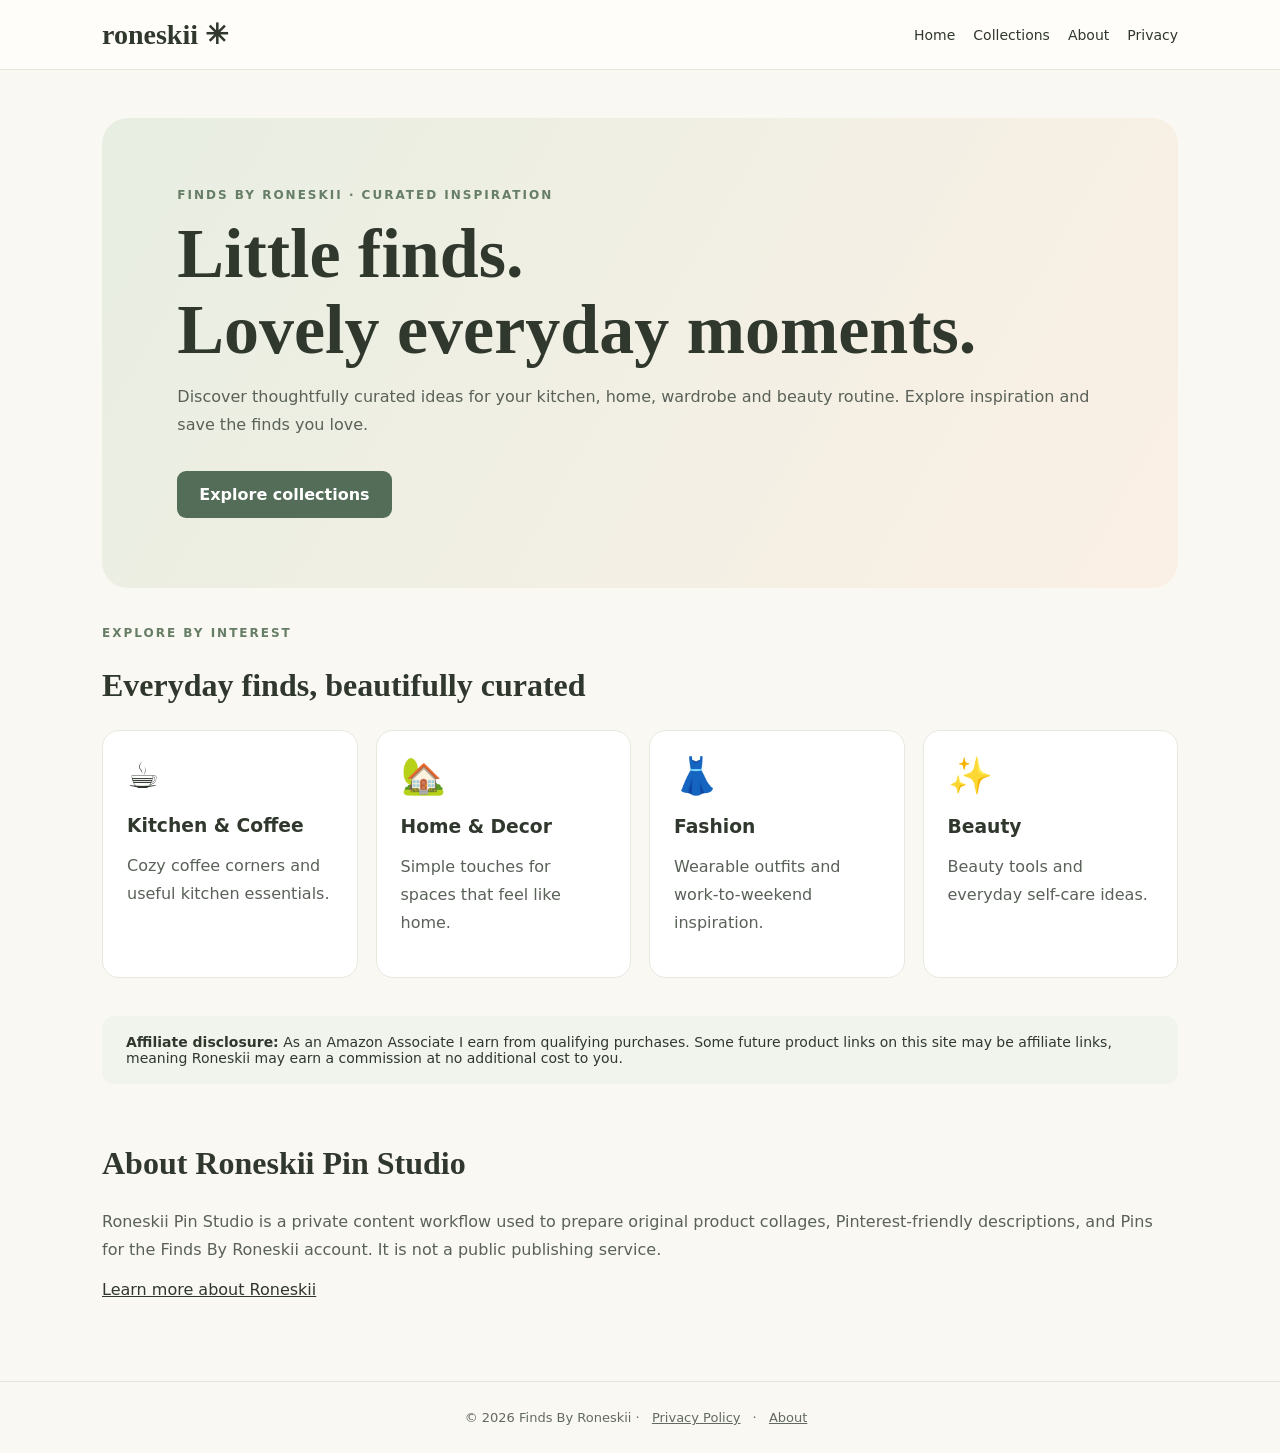
==== index.html @ 3473f531 "Add files via upload" ====
<!doctype html><html lang="en"><head><meta charset="utf-8"><meta name="viewport" content="width=device-width,initial-scale=1"><meta name="description" content="Finds By Roneskii curates inspiring kitchen, home, fashion, and beauty product ideas."><title>Finds By Roneskii | Everyday Finds</title><link rel="stylesheet" href="style.css"></head><body><header><nav class="nav"><a class="logo" href="index.html">roneskii ✳</a><div class="links"><a href="index.html">Home</a><a href="#collections">Collections</a><a href="about.html">About</a><a href="privacy.html">Privacy</a></div></nav></header><main class="wrap"><section class="hero"><div class="eyebrow">Finds By Roneskii · Curated inspiration</div><h1>Little finds.<br>Lovely everyday moments.</h1><p>Discover thoughtfully curated ideas for your kitchen, home, wardrobe and beauty routine. Explore inspiration and save the finds you love.</p><a class="button" href="#collections">Explore collections</a></section><section id="collections" style="padding:38px 0"><div class="eyebrow">Explore by interest</div><h2>Everyday finds, beautifully curated</h2><div class="grid"><article class="tile"><div class="emoji">☕</div><h3>Kitchen & Coffee</h3><p>Cozy coffee corners and useful kitchen essentials.</p></article><article class="tile"><div class="emoji">🏡</div><h3>Home & Decor</h3><p>Simple touches for spaces that feel like home.</p></article><article class="tile"><div class="emoji">👗</div><h3>Fashion</h3><p>Wearable outfits and work-to-weekend inspiration.</p></article><article class="tile"><div class="emoji">✨</div><h3>Beauty</h3><p>Beauty tools and everyday self-care ideas.</p></article></div></section><section class="notice"><strong>Affiliate disclosure:</strong> As an Amazon Associate I earn from qualifying purchases. Some future product links on this site may be affiliate links, meaning Roneskii may earn a commission at no additional cost to you.</section><section style="padding:34px 0"><h2>About Roneskii Pin Studio</h2><p>Roneskii Pin Studio is a private content workflow used to prepare original product collages, Pinterest-friendly descriptions, and Pins for the Finds By Roneskii account. It is not a public publishing service.</p><a href="about.html">Learn more about Roneskii</a></section></main><footer>© 2026 Finds By Roneskii · <a href="privacy.html">Privacy Policy</a> · <a href="about.html">About</a></footer></body></html>
---- style.css ----
:root{font-family:Inter,system-ui,Arial,sans-serif;color:#30382e;background:#faf8f3}*{box-sizing:border-box}body{margin:0}a{color:inherit}header{background:#fffdf9;border-bottom:1px solid #e6e5dc;position:sticky;top:0;z-index:2}.nav{max-width:1120px;margin:auto;padding:18px 22px;display:flex;align-items:center;justify-content:space-between;gap:16px;flex-wrap:wrap}.logo{font-family:Georgia,serif;font-size:28px;font-weight:bold;text-decoration:none}.links{display:flex;gap:18px;flex-wrap:wrap}.links a{text-decoration:none;font-size:14px}.wrap{max-width:1120px;margin:auto;padding:48px 22px}.hero{background:linear-gradient(120deg,#e8eee2,#fbf0e5);border-radius:26px;padding:70px 7%;}.eyebrow{font-size:12px;letter-spacing:2px;text-transform:uppercase;color:#667d66;font-weight:800}h1{font-family:Georgia,serif;font-size:clamp(38px,6vw,70px);line-height:1.08;margin:14px 0}h2{font-family:Georgia,serif;font-size:32px}p{line-height:1.75;color:#596158}.button{display:inline-block;background:#536d58;color:white;text-decoration:none;padding:14px 22px;border-radius:9px;font-weight:700;margin-top:16px}.grid{display:grid;grid-template-columns:repeat(4,minmax(0,1fr));gap:18px}.tile{background:white;border:1px solid #e7e8de;border-radius:17px;padding:24px;min-height:180px}.tile .emoji{font-size:36px}.tile h3{margin-bottom:5px}.notice{background:#f1f4ec;padding:18px 24px;border-radius:12px;font-size:14px}.article{max-width:800px}.article h2{font-size:25px;margin-top:35px}.article li{line-height:1.7;color:#596158}footer{border-top:1px solid #e6e5dc;padding:28px 22px;text-align:center;color:#626a60;font-size:13px}footer a{margin:0 8px}@media(max-width:760px){.grid{grid-template-columns:repeat(2,1fr)}.hero{padding:45px 25px}}@media(max-width:440px){.grid{grid-template-columns:1fr}.links{gap:12px}.nav{padding:14px}}
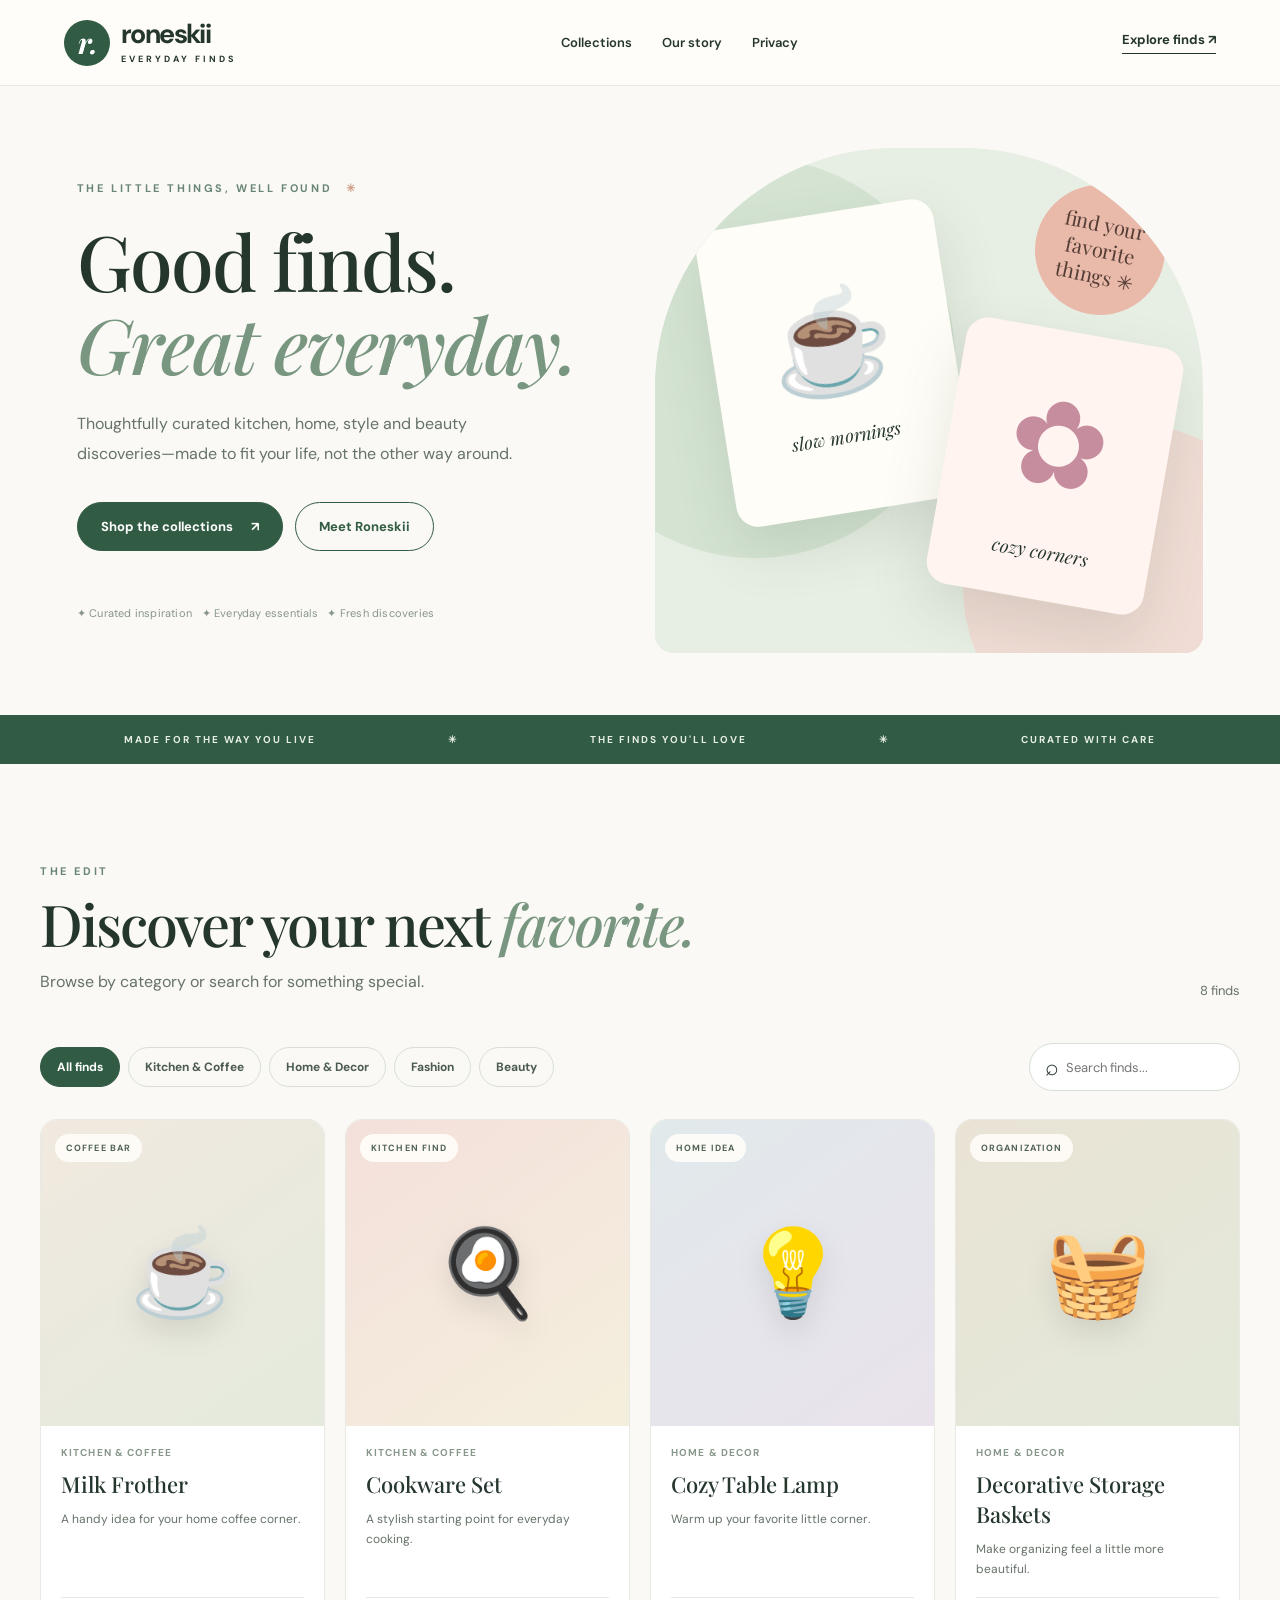
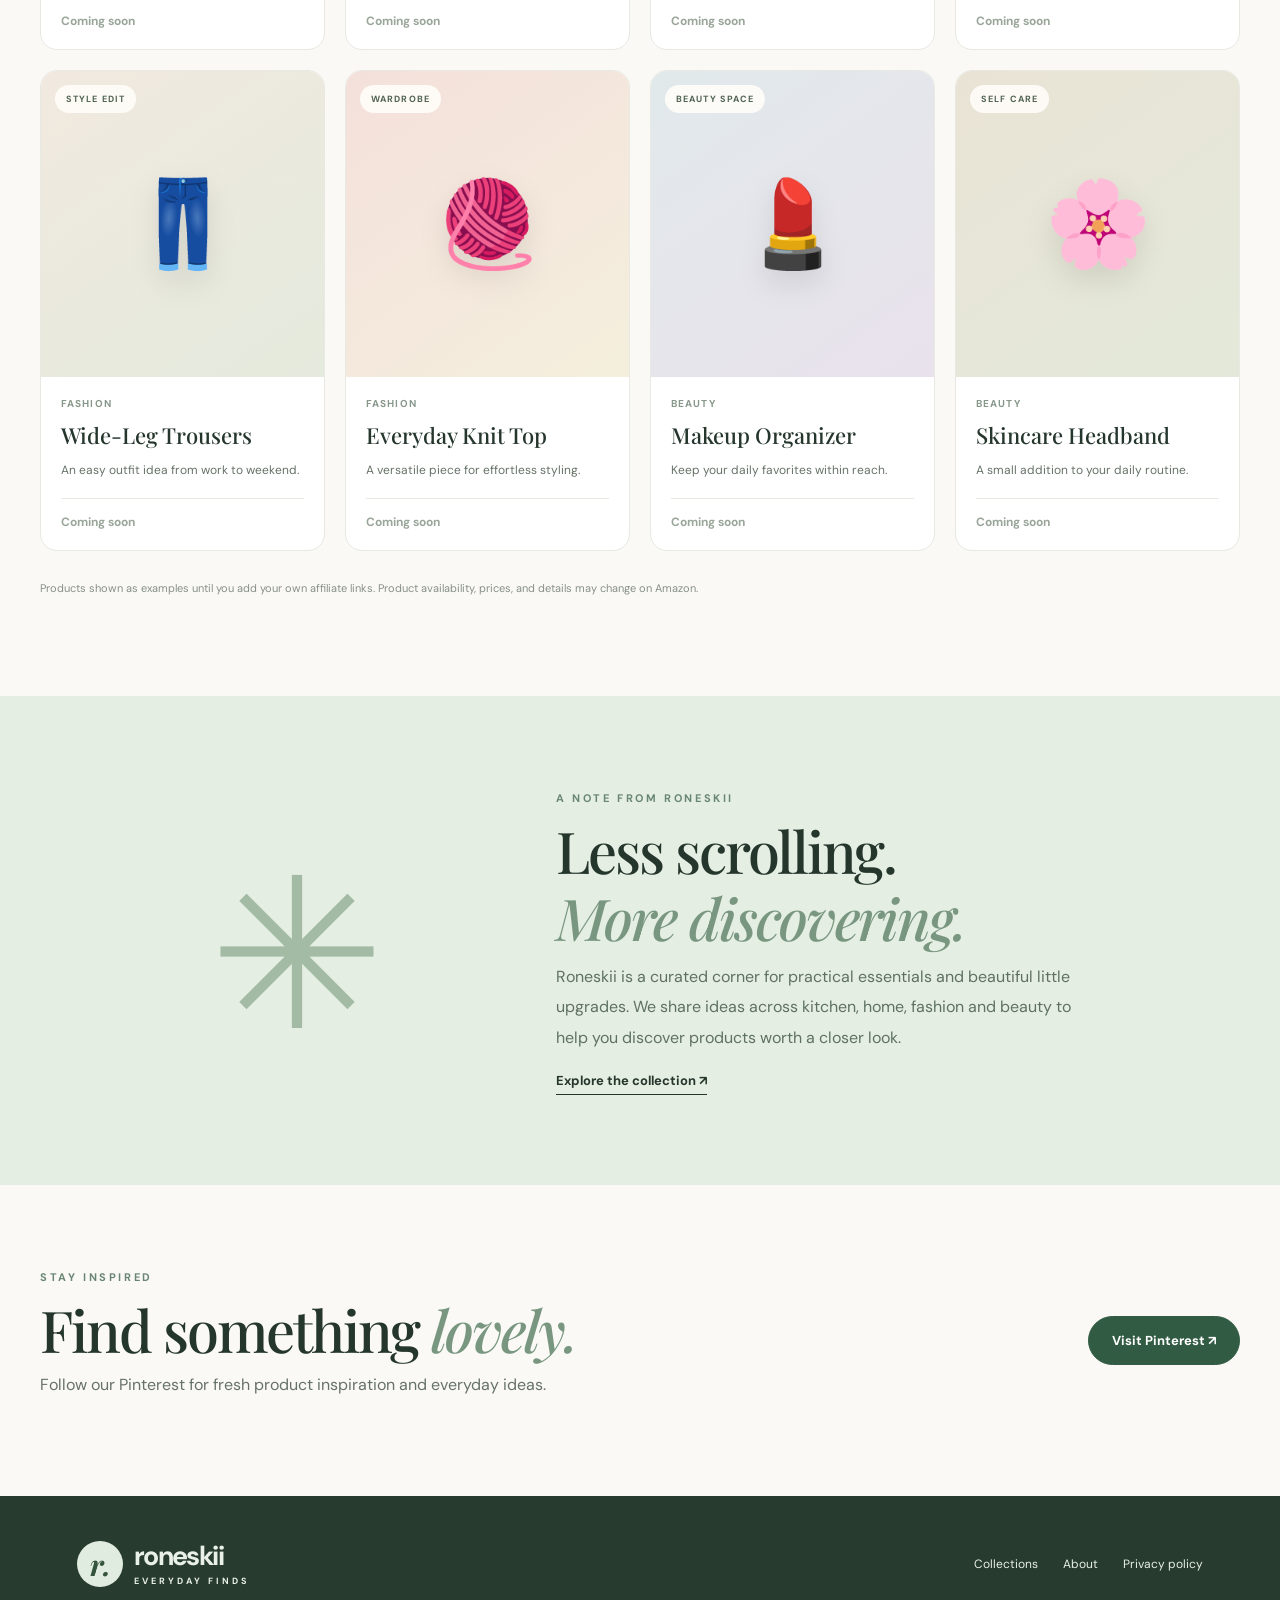
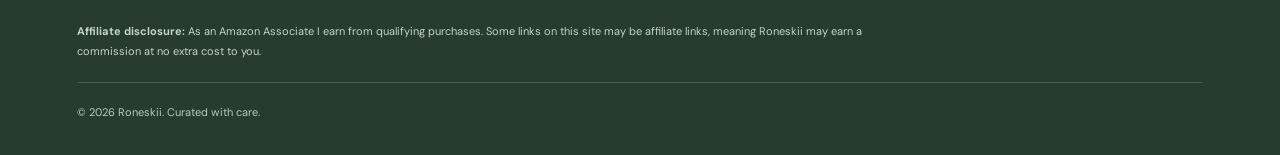
==== commit d56aac92: "Add files via upload" ====
--- a/index.html
+++ b/index.html
@@ -1 +1 @@
-<!doctype html><html lang="en"><head><meta charset="utf-8"><meta name="viewport" content="width=device-width,initial-scale=1"><meta name="description" content="Finds By Roneskii curates inspiring kitchen, home, fashion, and beauty product ideas."><title>Finds By Roneskii | Everyday Finds</title><link rel="stylesheet" href="style.css"></head><body><header><nav class="nav"><a class="logo" href="index.html">roneskii ✳</a><div class="links"><a href="index.html">Home</a><a href="#collections">Collections</a><a href="about.html">About</a><a href="privacy.html">Privacy</a></div></nav></header><main class="wrap"><section class="hero"><div class="eyebrow">Finds By Roneskii · Curated inspiration</div><h1>Little finds.<br>Lovely everyday moments.</h1><p>Discover thoughtfully curated ideas for your kitchen, home, wardrobe and beauty routine. Explore inspiration and save the finds you love.</p><a class="button" href="#collections">Explore collections</a></section><section id="collections" style="padding:38px 0"><div class="eyebrow">Explore by interest</div><h2>Everyday finds, beautifully curated</h2><div class="grid"><article class="tile"><div class="emoji">☕</div><h3>Kitchen & Coffee</h3><p>Cozy coffee corners and useful kitchen essentials.</p></article><article class="tile"><div class="emoji">🏡</div><h3>Home & Decor</h3><p>Simple touches for spaces that feel like home.</p></article><article class="tile"><div class="emoji">👗</div><h3>Fashion</h3><p>Wearable outfits and work-to-weekend inspiration.</p></article><article class="tile"><div class="emoji">✨</div><h3>Beauty</h3><p>Beauty tools and everyday self-care ideas.</p></article></div></section><section class="notice"><strong>Affiliate disclosure:</strong> As an Amazon Associate I earn from qualifying purchases. Some future product links on this site may be affiliate links, meaning Roneskii may earn a commission at no additional cost to you.</section><section style="padding:34px 0"><h2>About Roneskii Pin Studio</h2><p>Roneskii Pin Studio is a private content workflow used to prepare original product collages, Pinterest-friendly descriptions, and Pins for the Finds By Roneskii account. It is not a public publishing service.</p><a href="about.html">Learn more about Roneskii</a></section></main><footer>© 2026 Finds By Roneskii · <a href="privacy.html">Privacy Policy</a> · <a href="about.html">About</a></footer></body></html>
+<!doctype html><html lang="en"><head><meta charset="utf-8"><meta name="viewport" content="width=device-width,initial-scale=1"><meta name="description" content="Explore curated kitchen, home, fashion and beauty finds from Roneskii."><title>Roneskii | Everyday Finds, Beautifully Curated</title><link rel="stylesheet" href="style.css"></head><body><header class="header"><a class="brand" href="./" aria-label="Roneskii home"><span class="mark">r.</span><span>roneskii<small>EVERYDAY FINDS</small></span></a><nav><a href="#collections">Collections</a><a href="#about">Our story</a><a href="privacy.html">Privacy</a></nav><a class="nav-cta" href="#collections">Explore finds ↗</a></header><main><section class="hero"><div class="hero-copy"><div class="eyebrow">THE LITTLE THINGS, WELL FOUND <span>✳</span></div><h1>Good finds.<br><em>Great everyday.</em></h1><p>Thoughtfully curated kitchen, home, style and beauty discoveries—made to fit your life, not the other way around.</p><div class="hero-actions"><a class="btn primary" href="#collections">Shop the collections <span>↗</span></a><a class="btn secondary" href="#about">Meet Roneskii</a></div><div class="hero-note">✦ Curated inspiration &nbsp; ✦ Everyday essentials &nbsp; ✦ Fresh discoveries</div></div><div class="hero-art" aria-label="Decorative illustration of curated everyday finds"><div class="blob blob-one"></div><div class="blob blob-two"></div><div class="art-card art-coffee"><span>☕</span><small>slow mornings</small></div><div class="art-card art-home"><span>✿</span><small>cozy corners</small></div><div class="art-sticker">find your<br>favorite<br>things ✳</div></div></section><section class="strip"><span>MADE FOR THE WAY YOU LIVE</span><span>✳</span><span>THE FINDS YOU'LL LOVE</span><span>✳</span><span>CURATED WITH CARE</span></section><section class="collections" id="collections"><div class="section-head"><div><div class="eyebrow">THE EDIT</div><h2>Discover your next <em>favorite.</em></h2><p>Browse by category or search for something special.</p></div><span id="count" class="count" aria-live="polite"></span></div><div class="toolbar"><div class="filters" role="group" aria-label="Filter products by category"><button class="filter active" data-filter="All" aria-pressed="true">All finds</button><button class="filter" data-filter="Kitchen & Coffee" aria-pressed="false">Kitchen & Coffee</button><button class="filter" data-filter="Home & Decor" aria-pressed="false">Home & Decor</button><button class="filter" data-filter="Fashion" aria-pressed="false">Fashion</button><button class="filter" data-filter="Beauty" aria-pressed="false">Beauty</button></div><label class="search">⌕ <input id="search" type="search" placeholder="Search finds..." aria-label="Search products"></label></div><div id="products" class="products"></div><div id="empty" class="empty" hidden><h3>No finds match your search.</h3><p>Try a different keyword or category.</p><button id="reset" class="btn secondary">Clear filters</button></div><p class="product-note">Products shown as examples until you add your own affiliate links. Product availability, prices, and details may change on Amazon.</p></section><section class="about" id="about"><div class="about-icon">✳</div><div><div class="eyebrow">A NOTE FROM RONESKII</div><h2>Less scrolling.<br><em>More discovering.</em></h2><p>Roneskii is a curated corner for practical essentials and beautiful little upgrades. We share ideas across kitchen, home, fashion and beauty to help you discover products worth a closer look.</p><a href="#collections">Explore the collection ↗</a></div></section><section class="newsletter"><div><div class="eyebrow">STAY INSPIRED</div><h2>Find something <em>lovely.</em></h2><p>Follow our Pinterest for fresh product inspiration and everyday ideas.</p></div><a class="btn primary" href="https://www.pinterest.com/" target="_blank" rel="noopener noreferrer">Visit Pinterest ↗</a></section></main><footer><div class="footer-top"><a class="brand" href="./"><span class="mark">r.</span><span>roneskii<small>EVERYDAY FINDS</small></span></a><div class="footer-links"><a href="#collections">Collections</a><a href="#about">About</a><a href="privacy.html">Privacy policy</a></div></div><p class="disclosure"><strong>Affiliate disclosure:</strong> As an Amazon Associate I earn from qualifying purchases. Some links on this site may be affiliate links, meaning Roneskii may earn a commission at no extra cost to you.</p><p class="copyright">© <span id="year"></span> Roneskii. Curated with care.</p></footer><script src="products.js"></script><script src="script.js"></script></body></html>
--- a/style.css
+++ b/style.css
@@ -1 +1 @@
-:root{font-family:Inter,system-ui,Arial,sans-serif;color:#30382e;background:#faf8f3}*{box-sizing:border-box}body{margin:0}a{color:inherit}header{background:#fffdf9;border-bottom:1px solid #e6e5dc;position:sticky;top:0;z-index:2}.nav{max-width:1120px;margin:auto;padding:18px 22px;display:flex;align-items:center;justify-content:space-between;gap:16px;flex-wrap:wrap}.logo{font-family:Georgia,serif;font-size:28px;font-weight:bold;text-decoration:none}.links{display:flex;gap:18px;flex-wrap:wrap}.links a{text-decoration:none;font-size:14px}.wrap{max-width:1120px;margin:auto;padding:48px 22px}.hero{background:linear-gradient(120deg,#e8eee2,#fbf0e5);border-radius:26px;padding:70px 7%;}.eyebrow{font-size:12px;letter-spacing:2px;text-transform:uppercase;color:#667d66;font-weight:800}h1{font-family:Georgia,serif;font-size:clamp(38px,6vw,70px);line-height:1.08;margin:14px 0}h2{font-family:Georgia,serif;font-size:32px}p{line-height:1.75;color:#596158}.button{display:inline-block;background:#536d58;color:white;text-decoration:none;padding:14px 22px;border-radius:9px;font-weight:700;margin-top:16px}.grid{display:grid;grid-template-columns:repeat(4,minmax(0,1fr));gap:18px}.tile{background:white;border:1px solid #e7e8de;border-radius:17px;padding:24px;min-height:180px}.tile .emoji{font-size:36px}.tile h3{margin-bottom:5px}.notice{background:#f1f4ec;padding:18px 24px;border-radius:12px;font-size:14px}.article{max-width:800px}.article h2{font-size:25px;margin-top:35px}.article li{line-height:1.7;color:#596158}footer{border-top:1px solid #e6e5dc;padding:28px 22px;text-align:center;color:#626a60;font-size:13px}footer a{margin:0 8px}@media(max-width:760px){.grid{grid-template-columns:repeat(2,1fr)}.hero{padding:45px 25px}}@media(max-width:440px){.grid{grid-template-columns:1fr}.links{gap:12px}.nav{padding:14px}}
+@import url('https://fonts.googleapis.com/css2?family=DM+Sans:wght@400;500;600;700&family=Playfair+Display:ital,wght@0,500;0,600;1,500;1,600&display=swap');:root{--ink:#25362d;--muted:#667268;--sage:#dce9d9;--cream:#faf9f5;--pink:#f5e3df;--green:#315b43;--line:#e7e9e2}*{box-sizing:border-box}html{scroll-behavior:smooth}body{margin:0;background:var(--cream);color:var(--ink);font-family:'DM Sans',sans-serif}a{color:inherit;text-decoration:none}button,input{font:inherit}button{cursor:pointer}.header{height:86px;padding:0 max(5%,calc((100vw - 1250px)/2));display:flex;align-items:center;justify-content:space-between;border-bottom:1px solid var(--line);background:#fffdf9;gap:25px}.brand{display:flex;align-items:center;gap:11px;font-size:27px;font-weight:700;letter-spacing:-1.6px;line-height:.9}.brand small{display:block;font-size:9px;letter-spacing:3px;font-weight:700;margin-top:9px}.mark{width:46px;height:46px;border-radius:50%;display:grid;place-items:center;background:var(--green);color:white;font-family:'Playfair Display',serif;font-size:29px;font-style:italic}.header nav{display:flex;gap:30px;font-size:13px;font-weight:600}.header nav a:hover,.footer-links a:hover{color:#74927d}.nav-cta{font-size:13px;font-weight:700;border-bottom:1px solid;padding-bottom:5px}.hero{min-height:610px;display:grid;grid-template-columns:1fr 1fr;max-width:1450px;margin:auto;padding:55px 6%;gap:30px;align-items:center}.hero-copy{padding:40px 0}.eyebrow{font-size:11px;letter-spacing:2.6px;font-weight:700;color:#698674}.eyebrow span{margin-left:8px;color:#ce9c87}h1,h2,h3,p{margin-top:0}h1,h2{font-family:'Playfair Display',serif;letter-spacing:-2px;font-weight:500}h1{font-size:clamp(54px,6vw,94px);line-height:1.08;margin:24px 0}h1 em,h2 em{font-weight:500;color:#799780}.hero-copy>p{max-width:470px;line-height:1.9;color:var(--muted);font-size:16px}.hero-actions{display:flex;gap:12px;flex-wrap:wrap;margin:32px 0}.btn{border-radius:50px;padding:15px 23px;font-size:13px;font-weight:700;border:1px solid var(--green);display:inline-flex;align-items:center;justify-content:center;gap:18px}.primary{background:var(--green);color:white}.primary:hover{background:#244331}.secondary{background:transparent;color:var(--green)}.secondary:hover{background:var(--sage)}.hero-note{font-size:11px;color:#88958a;letter-spacing:.2px;margin-top:55px}.hero-art{min-height:505px;border-radius:240px 240px 18px 18px;background:#e7eee3;position:relative;overflow:hidden}.blob{position:absolute;border-radius:50%}.blob-one{width:400px;height:400px;background:#d4e3d2;left:-100px;top:10px}.blob-two{width:330px;height:330px;background:#f0dcd4;right:-90px;bottom:-100px}.art-card{position:absolute;background:#fffdf7;box-shadow:0 24px 55px #49614c25;border-radius:22px;display:flex;flex-direction:column;align-items:center;justify-content:center;gap:18px;transform:rotate(-9deg)}.art-card span{font-size:100px}.art-card small{font-family:'Playfair Display',serif;font-size:18px;font-style:italic}.art-coffee{width:240px;height:300px;top:65px;left:11%}.art-home{width:220px;height:270px;right:7%;bottom:52px;transform:rotate(10deg);background:#fff4f0}.art-home span{font-size:120px;color:#c68d9e}.art-sticker{position:absolute;top:37px;right:7%;width:130px;height:130px;background:#e9b9a9;border-radius:50%;display:grid;place-content:center;text-align:center;line-height:1.3;transform:rotate(12deg);font-family:'Playfair Display',serif;font-size:20px;color:#543d35}.strip{background:var(--green);color:#e5eee5;display:flex;justify-content:space-around;gap:12px;padding:18px 5%;font-size:10px;font-weight:700;letter-spacing:2px}.collections{max-width:1250px;margin:0 auto;padding:100px 25px 90px}.section-head{display:flex;justify-content:space-between;align-items:end;gap:20px}.section-head h2,.about h2,.newsletter h2{font-size:clamp(38px,4.5vw,58px);line-height:1.15;margin:12px 0}.section-head p{color:var(--muted);line-height:1.7}.count{color:var(--muted);font-size:13px;padding-bottom:12px}.toolbar{display:flex;justify-content:space-between;align-items:center;gap:20px;margin:32px 0 28px;flex-wrap:wrap}.filters{display:flex;flex-wrap:wrap;gap:8px}.filter{border:1px solid #d9dfd7;background:transparent;border-radius:30px;padding:11px 16px;color:#4b5b4f;font-size:12px;font-weight:700}.filter.active,.filter:hover{background:var(--green);border-color:var(--green);color:white}.search{border:1px solid #d9dfd7;border-radius:30px;padding:8px 15px;font-size:23px;background:white;display:flex;align-items:center;gap:5px}.search input{border:0;outline:0;width:160px;background:transparent;font-size:13px;color:var(--ink)}.products{display:grid;grid-template-columns:repeat(4,minmax(0,1fr));gap:20px}.product{border:1px solid var(--line);border-radius:17px;background:white;overflow:hidden;display:flex;flex-direction:column;transition:transform .2s,box-shadow .2s}.product:hover{transform:translateY(-4px);box-shadow:0 16px 36px #263c2b12}.product-media{aspect-ratio:1/1.08;display:grid;place-items:center;position:relative;background:linear-gradient(145deg,#f1e9df,#e4eadd);overflow:hidden}.product:nth-child(4n+2) .product-media{background:linear-gradient(145deg,#f4e0db,#f4efdd)}.product:nth-child(4n+3) .product-media{background:linear-gradient(145deg,#e1e9eb,#e9e2ec)}.product:nth-child(4n+4) .product-media{background:linear-gradient(145deg,#e9e3d5,#e3e9da)}.product-media img{width:100%;height:100%;object-fit:cover}.product-emoji{font-size:85px;filter:drop-shadow(0 12px 14px #00000018)}.product-tag{position:absolute;left:14px;top:14px;border-radius:20px;padding:8px 11px;background:#fffdf9e8;color:#506352;font-size:9px;letter-spacing:1.1px;font-weight:700}.product-body{padding:20px;display:flex;flex:1;flex-direction:column}.product-category{font-size:10px;letter-spacing:1.1px;text-transform:uppercase;color:#87978a;font-weight:700}.product h3{font-family:'Playfair Display',serif;font-size:22px;font-weight:500;margin:10px 0}.product p{font-size:12px;color:var(--muted);line-height:1.7;flex:1;margin-bottom:18px}.product-action{border-top:1px solid var(--line);padding-top:15px;color:var(--green);font-size:12px;font-weight:700}.product-action.disabled{color:#9aa69a;cursor:default}.product-note{font-size:11px;color:#879087;margin-top:30px}.empty{text-align:center;padding:70px 10px}.empty h3{font-family:'Playfair Display',serif;font-size:26px}.empty p{color:var(--muted)}.about{background:#e5eee2;padding:95px max(8%,calc((100vw - 1150px)/2));display:grid;grid-template-columns:1fr 1.6fr;align-items:center;gap:65px}.about-icon{font-family:'Playfair Display',serif;font-size:210px;text-align:center;color:#a3bba4;line-height:1}.about p{line-height:1.9;color:#5e7161;max-width:550px}.about a{font-size:13px;font-weight:700;border-bottom:1px solid;padding-bottom:5px}.newsletter{max-width:1250px;margin:0 auto;padding:85px 25px;display:flex;align-items:center;justify-content:space-between;gap:20px}.newsletter p{color:var(--muted)}footer{background:#273c2e;color:#e9f0e8;padding:45px max(6%,calc((100vw - 1250px)/2)) 25px}.footer-top{display:flex;justify-content:space-between;align-items:center;gap:30px}.footer-top .mark{background:#e1ece0;color:#34553b}.footer-links{display:flex;gap:25px;font-size:12px}.disclosure{font-size:11px;color:#c7d4c7;line-height:1.8;max-width:830px;margin:35px 0 20px}.copyright{border-top:1px solid #4a5c4f;padding-top:22px;font-size:11px;color:#b9cbb9}@media(max-width:950px){.products{grid-template-columns:repeat(3,minmax(0,1fr))}.hero{padding:40px 5%}.hero-art{min-height:430px}.art-coffee{width:190px;height:245px}.art-home{width:170px;height:215px}.art-card span{font-size:80px}.art-sticker{width:105px;height:105px;font-size:17px}.header nav{gap:16px}}@media(max-width:700px){.header{height:76px;padding:0 5%}.brand{font-size:22px}.brand .mark{width:40px;height:40px;font-size:24px}.header nav{display:none}.nav-cta{font-size:11px}.hero{grid-template-columns:1fr;padding:28px 6% 45px}.hero-copy{padding:25px 0 0}.hero-copy h1{font-size:clamp(52px,11vw,76px)}.hero-note{margin-top:30px}.hero-art{min-height:350px;border-radius:180px 180px 15px 15px}.art-coffee{top:45px;left:15%}.art-home{right:12%;bottom:20px}.strip{font-size:8px}.strip span:nth-child(n+4){display:none}.collections{padding:65px 5%}.products{grid-template-columns:repeat(2,minmax(0,1fr));gap:12px}.product-body{padding:14px}.product h3{font-size:19px}.product-emoji{font-size:65px}.product-tag{font-size:8px;padding:6px 8px}.toolbar{align-items:stretch}.filters{gap:6px}.filter{padding:9px 12px;font-size:11px}.search{width:100%}.search input{width:100%}.about{grid-template-columns:1fr;padding:65px 7%;gap:0}.about-icon{font-size:130px}.newsletter{padding:65px 7%;display:block}.newsletter .btn{margin-top:15px}.footer-top{align-items:flex-start;flex-direction:column}.footer-links{flex-wrap:wrap}}@media(max-width:390px){.products{grid-template-columns:1fr 1fr}.product h3{font-size:17px}.product-emoji{font-size:55px}.product-body{padding:12px}.product p{font-size:11px}}
